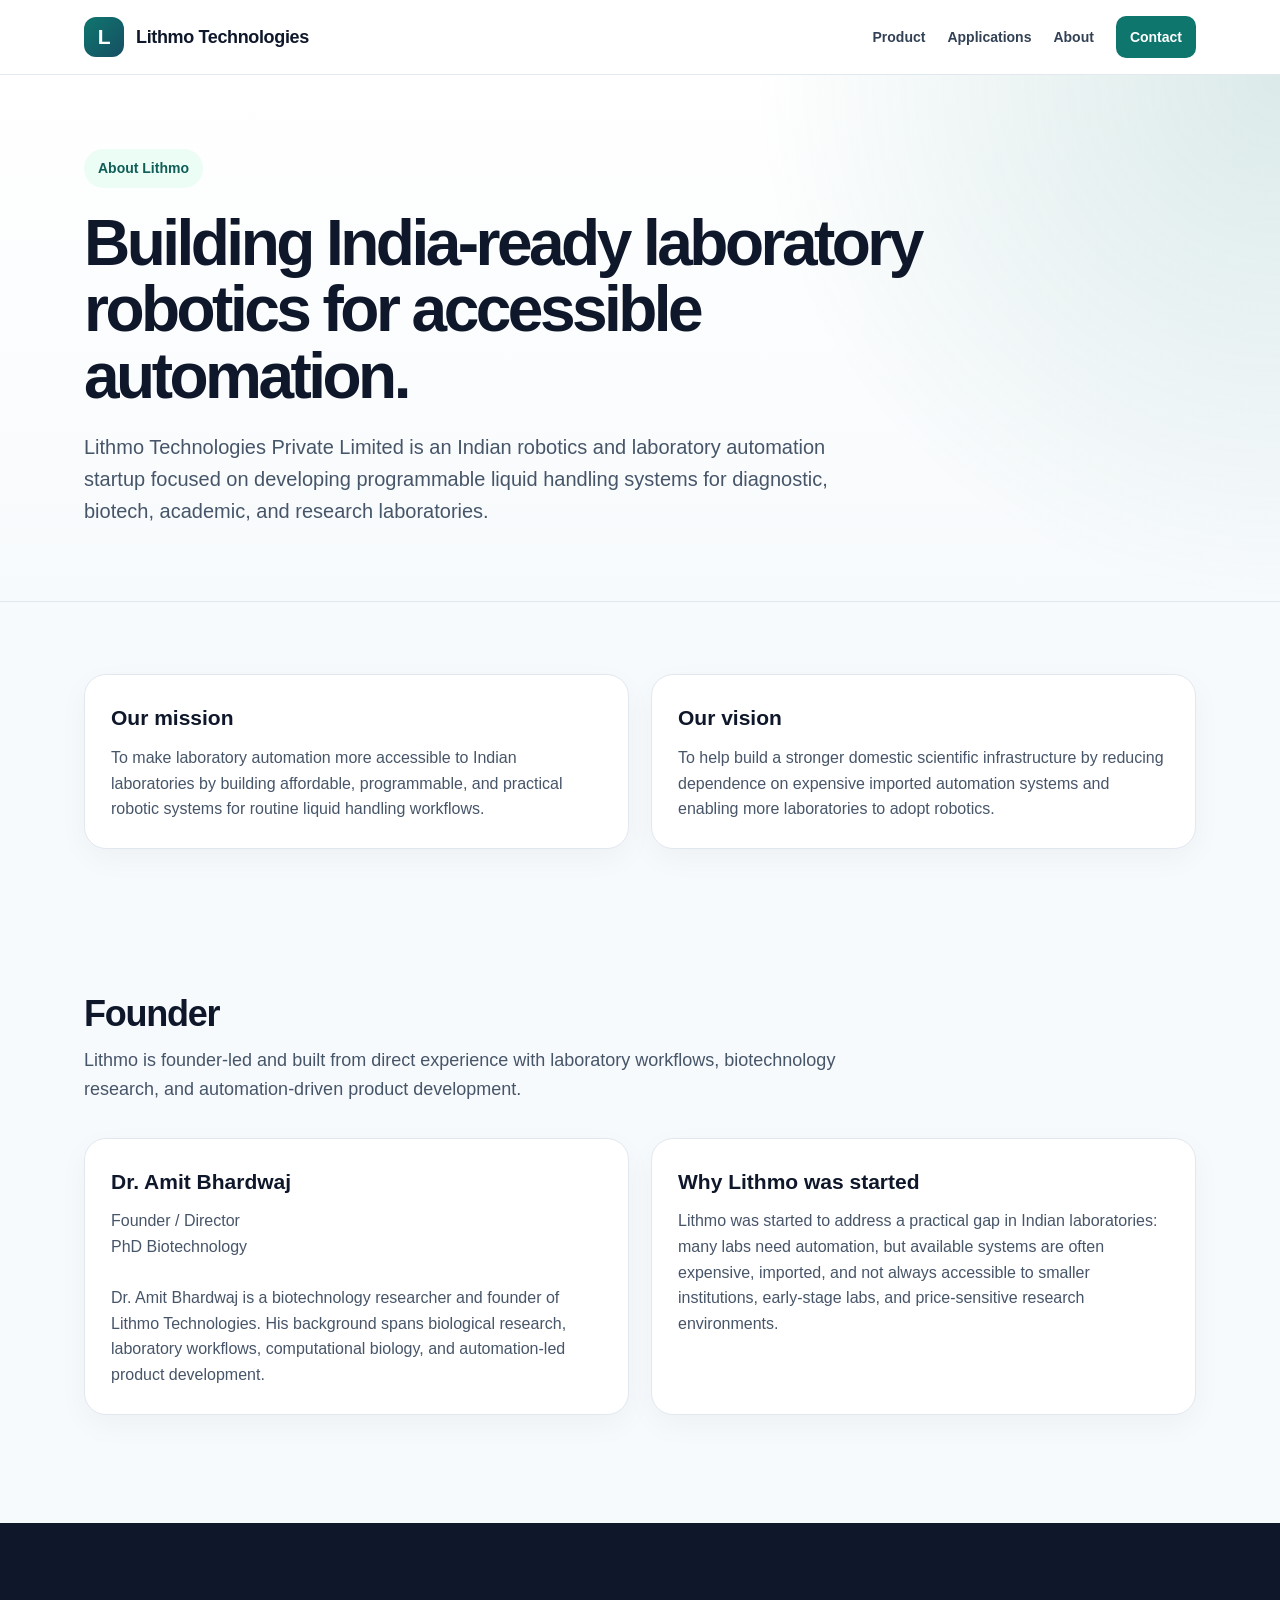
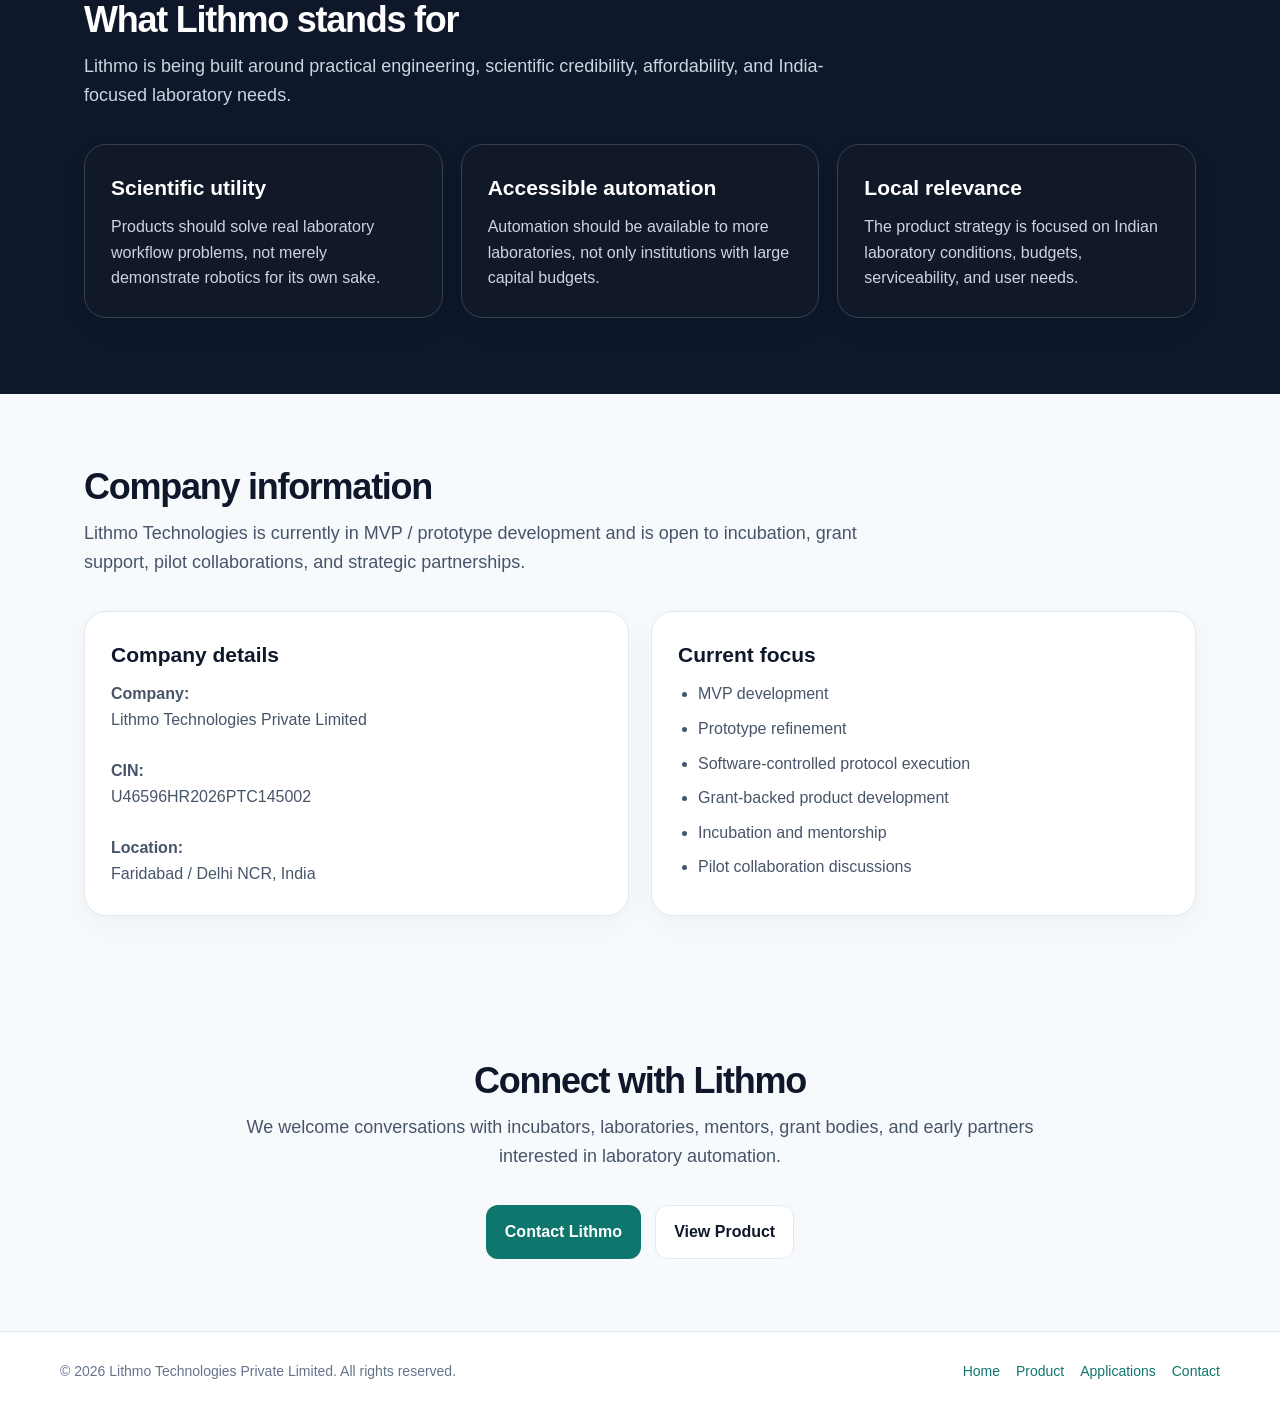
==== about.html @ 578b1ae2 "Add about page" ====
<!DOCTYPE html>
<html lang="en">
<head>
  <meta charset="UTF-8" />
  <meta name="viewport" content="width=device-width, initial-scale=1.0" />

  <title>About | Lithmo Technologies Private Limited</title>

  <meta name="description" content="Lithmo Technologies Private Limited is an Indian robotics and laboratory automation startup founded by Dr. Amit Bhardwaj." />

  <link rel="stylesheet" href="style.css" />
</head>

<body>
  <header>
    <nav class="nav">
      <a class="brand" href="index.html">
        <div class="logo-mark">L</div>
        <div>Lithmo Technologies</div>
      </a>

      <div class="nav-links">
        <a href="product.html">Product</a>
        <a href="applications.html">Applications</a>
        <a href="about.html">About</a>
        <a class="nav-cta" href="contact.html">Contact</a>
      </div>
    </nav>
  </header>

  <main>
    <div class="page-hero">
      <div class="page-hero-inner">
        <div class="badge">About Lithmo</div>
        <h1>Building India-ready laboratory robotics for accessible automation.</h1>
        <p>
          Lithmo Technologies Private Limited is an Indian robotics and laboratory automation startup focused on developing programmable liquid handling systems for diagnostic, biotech, academic, and research laboratories.
        </p>
      </div>
    </div>

    <section>
      <div class="grid-2">
        <div class="card">
          <h3>Our mission</h3>
          <p>
            To make laboratory automation more accessible to Indian laboratories by building affordable, programmable, and practical robotic systems for routine liquid handling workflows.
          </p>
        </div>

        <div class="card">
          <h3>Our vision</h3>
          <p>
            To help build a stronger domestic scientific infrastructure by reducing dependence on expensive imported automation systems and enabling more laboratories to adopt robotics.
          </p>
        </div>
      </div>
    </section>

    <section>
      <div class="section-title">
        <h2>Founder</h2>
        <p>
          Lithmo is founder-led and built from direct experience with laboratory workflows, biotechnology research, and automation-driven product development.
        </p>
      </div>

      <div class="grid-2">
        <div class="card">
          <h3>Dr. Amit Bhardwaj</h3>
          <p>
            Founder / Director<br />
            PhD Biotechnology
          </p>
          <br />
          <p>
            Dr. Amit Bhardwaj is a biotechnology researcher and founder of Lithmo Technologies. His background spans biological research, laboratory workflows, computational biology, and automation-led product development.
          </p>
        </div>

        <div class="card">
          <h3>Why Lithmo was started</h3>
          <p>
            Lithmo was started to address a practical gap in Indian laboratories: many labs need automation, but available systems are often expensive, imported, and not always accessible to smaller institutions, early-stage labs, and price-sensitive research environments.
          </p>
        </div>
      </div>
    </section>

    <div class="dark-band">
      <section>
        <div class="section-title">
          <h2>What Lithmo stands for</h2>
          <p>
            Lithmo is being built around practical engineering, scientific credibility, affordability, and India-focused laboratory needs.
          </p>
        </div>

        <div class="grid-3">
          <div class="card">
            <h3>Scientific utility</h3>
            <p>
              Products should solve real laboratory workflow problems, not merely demonstrate robotics for its own sake.
            </p>
          </div>

          <div class="card">
            <h3>Accessible automation</h3>
            <p>
              Automation should be available to more laboratories, not only institutions with large capital budgets.
            </p>
          </div>

          <div class="card">
            <h3>Local relevance</h3>
            <p>
              The product strategy is focused on Indian laboratory conditions, budgets, serviceability, and user needs.
            </p>
          </div>
        </div>
      </section>
    </div>

    <section>
      <div class="section-title">
        <h2>Company information</h2>
        <p>
          Lithmo Technologies is currently in MVP / prototype development and is open to incubation, grant support, pilot collaborations, and strategic partnerships.
        </p>
      </div>

      <div class="grid-2">
        <div class="card">
          <h3>Company details</h3>
          <p>
            <strong>Company:</strong><br />
            Lithmo Technologies Private Limited
          </p>
          <br />
          <p>
            <strong>CIN:</strong><br />
            U46596HR2026PTC145002
          </p>
          <br />
          <p>
            <strong>Location:</strong><br />
            Faridabad / Delhi NCR, India
          </p>
        </div>

        <div class="card">
          <h3>Current focus</h3>
          <ul>
            <li>MVP development</li>
            <li>Prototype refinement</li>
            <li>Software-controlled protocol execution</li>
            <li>Grant-backed product development</li>
            <li>Incubation and mentorship</li>
            <li>Pilot collaboration discussions</li>
          </ul>
        </div>
      </div>
    </section>

    <section>
      <div class="section-title center">
        <h2>Connect with Lithmo</h2>
        <p>
          We welcome conversations with incubators, laboratories, mentors, grant bodies, and early partners interested in laboratory automation.
        </p>
      </div>

      <div class="buttons" style="justify-content:center;">
        <a class="button primary" href="contact.html">Contact Lithmo</a>
        <a class="button secondary" href="product.html">View Product</a>
      </div>
    </section>
  </main>

  <footer class="footer">
    <div class="footer-inner">
      <div>© 2026 Lithmo Technologies Private Limited. All rights reserved.</div>

      <div class="footer-links">
        <a href="index.html">Home</a>
        <a href="product.html">Product</a>
        <a href="applications.html">Applications</a>
        <a href="contact.html">Contact</a>
      </div>
    </div>
  </footer>
</body>
</html>
---- style.css ----
:root {
  --bg: #f7fafc;
  --surface: #ffffff;
  --surface-soft: #eef8f7;
  --text: #0f172a;
  --muted: #475569;
  --muted-light: #64748b;
  --primary: #0f766e;
  --primary-dark: #115e59;
  --accent: #164e63;
  --border: #e2e8f0;
  --dark: #0f172a;
  --shadow: 0 20px 50px rgba(15, 23, 42, 0.08);
}

* {
  box-sizing: border-box;
}

html {
  scroll-behavior: smooth;
}

body {
  margin: 0;
  font-family: Arial, Helvetica, sans-serif;
  background: var(--bg);
  color: var(--text);
  line-height: 1.6;
}

a {
  color: var(--primary);
  text-decoration: none;
}

a:hover {
  color: var(--primary-dark);
}

header {
  background: rgba(255, 255, 255, 0.94);
  border-bottom: 1px solid var(--border);
  position: sticky;
  top: 0;
  z-index: 20;
  backdrop-filter: blur(12px);
}

.nav {
  max-width: 1160px;
  margin: 0 auto;
  padding: 16px 24px;
  display: flex;
  align-items: center;
  justify-content: space-between;
  gap: 24px;
}

.brand {
  display: flex;
  align-items: center;
  gap: 12px;
  font-weight: 800;
  color: var(--text);
  letter-spacing: -0.02em;
  font-size: 18px;
}

.logo-mark {
  width: 40px;
  height: 40px;
  border-radius: 12px;
  background: linear-gradient(135deg, var(--primary), var(--accent));
  color: white;
  display: grid;
  place-items: center;
  font-weight: 800;
  font-size: 21px;
}

.nav-links {
  display: flex;
  align-items: center;
  gap: 22px;
  font-size: 14px;
  font-weight: 700;
}

.nav-links a {
  color: #334155;
}

.nav-links a:hover {
  color: var(--primary);
}

.nav-cta {
  padding: 10px 14px;
  background: var(--primary);
  color: white !important;
  border-radius: 10px;
}

.nav-cta:hover {
  background: var(--primary-dark);
}

.hero {
  background:
    radial-gradient(circle at top right, rgba(15, 118, 110, 0.16), transparent 38%),
    linear-gradient(180deg, #ffffff, #f7fafc);
}

.hero-inner {
  max-width: 1160px;
  margin: 0 auto;
  padding: 88px 24px 78px;
  display: grid;
  grid-template-columns: 1.15fr 0.85fr;
  gap: 44px;
  align-items: center;
}

.badge {
  display: inline-flex;
  align-items: center;
  gap: 8px;
  padding: 8px 14px;
  border-radius: 999px;
  background: #ecfdf5;
  color: var(--primary-dark);
  font-size: 14px;
  font-weight: 800;
  margin-bottom: 22px;
}

h1 {
  margin: 0 0 22px;
  font-size: clamp(40px, 5vw, 68px);
  line-height: 1.04;
  letter-spacing: -0.055em;
  color: var(--dark);
}

.hero-text {
  font-size: 20px;
  color: var(--muted);
  max-width: 740px;
  margin: 0 0 30px;
}

.buttons {
  display: flex;
  flex-wrap: wrap;
  gap: 14px;
}

.button {
  display: inline-flex;
  align-items: center;
  justify-content: center;
  padding: 13px 18px;
  border-radius: 12px;
  font-weight: 800;
  border: 1px solid transparent;
}

.button.primary {
  background: var(--primary);
  color: white;
}

.button.primary:hover {
  background: var(--primary-dark);
  color: white;
}

.button.secondary {
  background: white;
  color: var(--text);
  border-color: var(--border);
}

.button.secondary:hover {
  border-color: var(--primary);
}

.visual-card {
  background: white;
  border: 1px solid var(--border);
  border-radius: 28px;
  padding: 30px;
  box-shadow: var(--shadow);
}

.visual-inner {
  min-height: 310px;
  border-radius: 22px;
  background:
    linear-gradient(135deg, rgba(15, 118, 110, 0.12), rgba(22, 78, 99, 0.12)),
    #f8fafc;
  border: 1px solid var(--border);
  display: grid;
  place-items: center;
  text-align: center;
  padding: 28px;
}

.visual-inner h3 {
  font-size: 26px;
  margin: 0 0 12px;
  color: var(--dark);
}

.visual-inner p {
  margin: 0;
  color: var(--muted);
  font-size: 16px;
}

.page-hero {
  background:
    radial-gradient(circle at top right, rgba(15, 118, 110, 0.15), transparent 38%),
    linear-gradient(180deg, #ffffff, #f7fafc);
  border-bottom: 1px solid var(--border);
}

.page-hero-inner {
  max-width: 1160px;
  margin: 0 auto;
  padding: 74px 24px;
}

.page-hero h1 {
  max-width: 850px;
}

.page-hero p {
  max-width: 780px;
  font-size: 20px;
  color: var(--muted);
  margin: 0;
}

section {
  max-width: 1160px;
  margin: 0 auto;
  padding: 72px 24px;
}

.section-title {
  max-width: 790px;
  margin-bottom: 34px;
}

.section-title.center {
  margin-left: auto;
  margin-right: auto;
  text-align: center;
}

h2 {
  margin: 0 0 12px;
  font-size: 36px;
  line-height: 1.15;
  letter-spacing: -0.035em;
  color: var(--dark);
}

h3 {
  color: var(--dark);
}

.section-title p {
  margin: 0;
  font-size: 18px;
  color: var(--muted);
}

.grid-3 {
  display: grid;
  grid-template-columns: repeat(3, 1fr);
  gap: 18px;
}

.grid-2 {
  display: grid;
  grid-template-columns: repeat(2, 1fr);
  gap: 22px;
}

.card {
  background: var(--surface);
  border: 1px solid var(--border);
  border-radius: 22px;
  padding: 26px;
  box-shadow: 0 10px 30px rgba(15, 23, 42, 0.04);
}

.card h3 {
  margin: 0 0 10px;
  font-size: 21px;
}

.card p {
  margin: 0;
  color: var(--muted);
}

.card ul {
  margin: 0;
  padding-left: 20px;
  color: var(--muted);
}

.card li {
  margin-bottom: 9px;
}

.dark-band {
  background: var(--dark);
  color: white;
  margin-top: 36px;
}

.dark-band section {
  padding-top: 76px;
  padding-bottom: 76px;
}

.dark-band h2,
.dark-band h3 {
  color: white;
}

.dark-band p,
.dark-band li {
  color: #cbd5e1;
}

.dark-band .card {
  background: #111827;
  border-color: #334155;
}

.feature-list {
  display: grid;
  grid-template-columns: repeat(2, 1fr);
  gap: 14px;
  margin-top: 26px;
}

.feature-pill {
  background: white;
  border: 1px solid var(--border);
  border-radius: 16px;
  padding: 16px;
  font-weight: 700;
  color: #334155;
}

.contact-layout {
  display: grid;
  grid-template-columns: 1fr 0.85fr;
  gap: 28px;
  align-items: start;
}

form {
  background: white;
  border: 1px solid var(--border);
  border-radius: 24px;
  padding: 28px;
  box-shadow: var(--shadow);
}

.form-row {
  margin-bottom: 18px;
}

label {
  display: block;
  font-weight: 800;
  margin-bottom: 8px;
  color: var(--dark);
}

input,
select,
textarea {
  width: 100%;
  padding: 13px 14px;
  border: 1px solid #cbd5e1;
  border-radius: 12px;
  font: inherit;
  background: white;
  color: var(--text);
}

textarea {
  min-height: 150px;
  resize: vertical;
}

input:focus,
select:focus,
textarea:focus {
  outline: none;
  border-color: var(--primary);
  box-shadow: 0 0 0 3px rgba(15, 118, 110, 0.12);
}

.form-note {
  font-size: 14px;
  color: var(--muted-light);
  margin-top: 12px;
}

.contact-card {
  background: var(--dark);
  color: white;
  border-radius: 24px;
  padding: 28px;
}

.contact-card h3 {
  color: white;
  margin-top: 0;
}

.contact-card p {
  color: #cbd5e1;
  margin: 0 0 14px;
}

.contact-card strong {
  color: white;
}

.footer {
  background: white;
  border-top: 1px solid var(--border);
  padding: 28px 24px;
  color: var(--muted-light);
  font-size: 14px;
}

.footer-inner {
  max-width: 1160px;
  margin: 0 auto;
  display: flex;
  justify-content: space-between;
  gap: 18px;
  flex-wrap: wrap;
}

.footer-links {
  display: flex;
  gap: 16px;
  flex-wrap: wrap;
}

@media (max-width: 900px) {
  .hero-inner,
  .grid-2,
  .contact-layout {
    grid-template-columns: 1fr;
  }

  .grid-3 {
    grid-template-columns: 1fr;
  }

  .feature-list {
    grid-template-columns: 1fr;
  }

  .nav {
    align-items: flex-start;
  }

  .nav-links {
    display: none;
  }

  section {
    padding: 56px 20px;
  }

  .hero-inner,
  .page-hero-inner {
    padding-left: 20px;
    padding-right: 20px;
  }
}
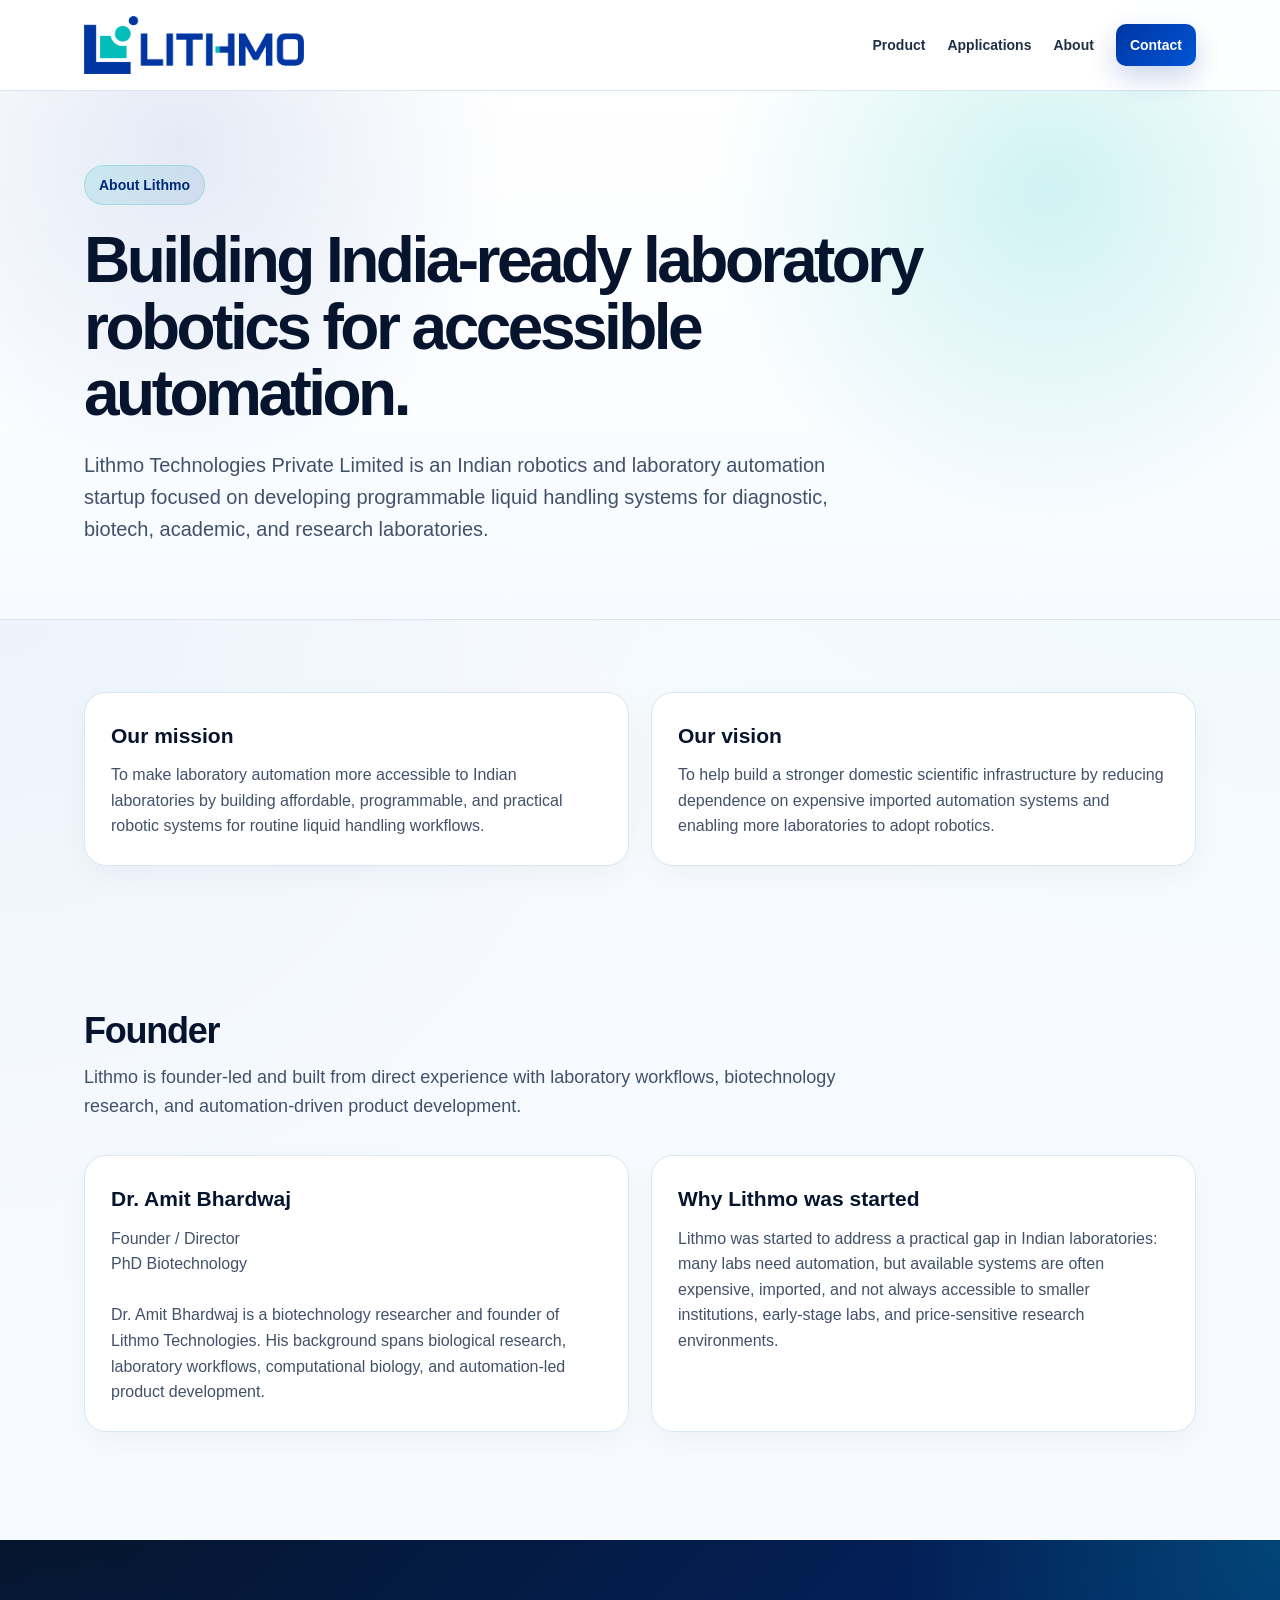
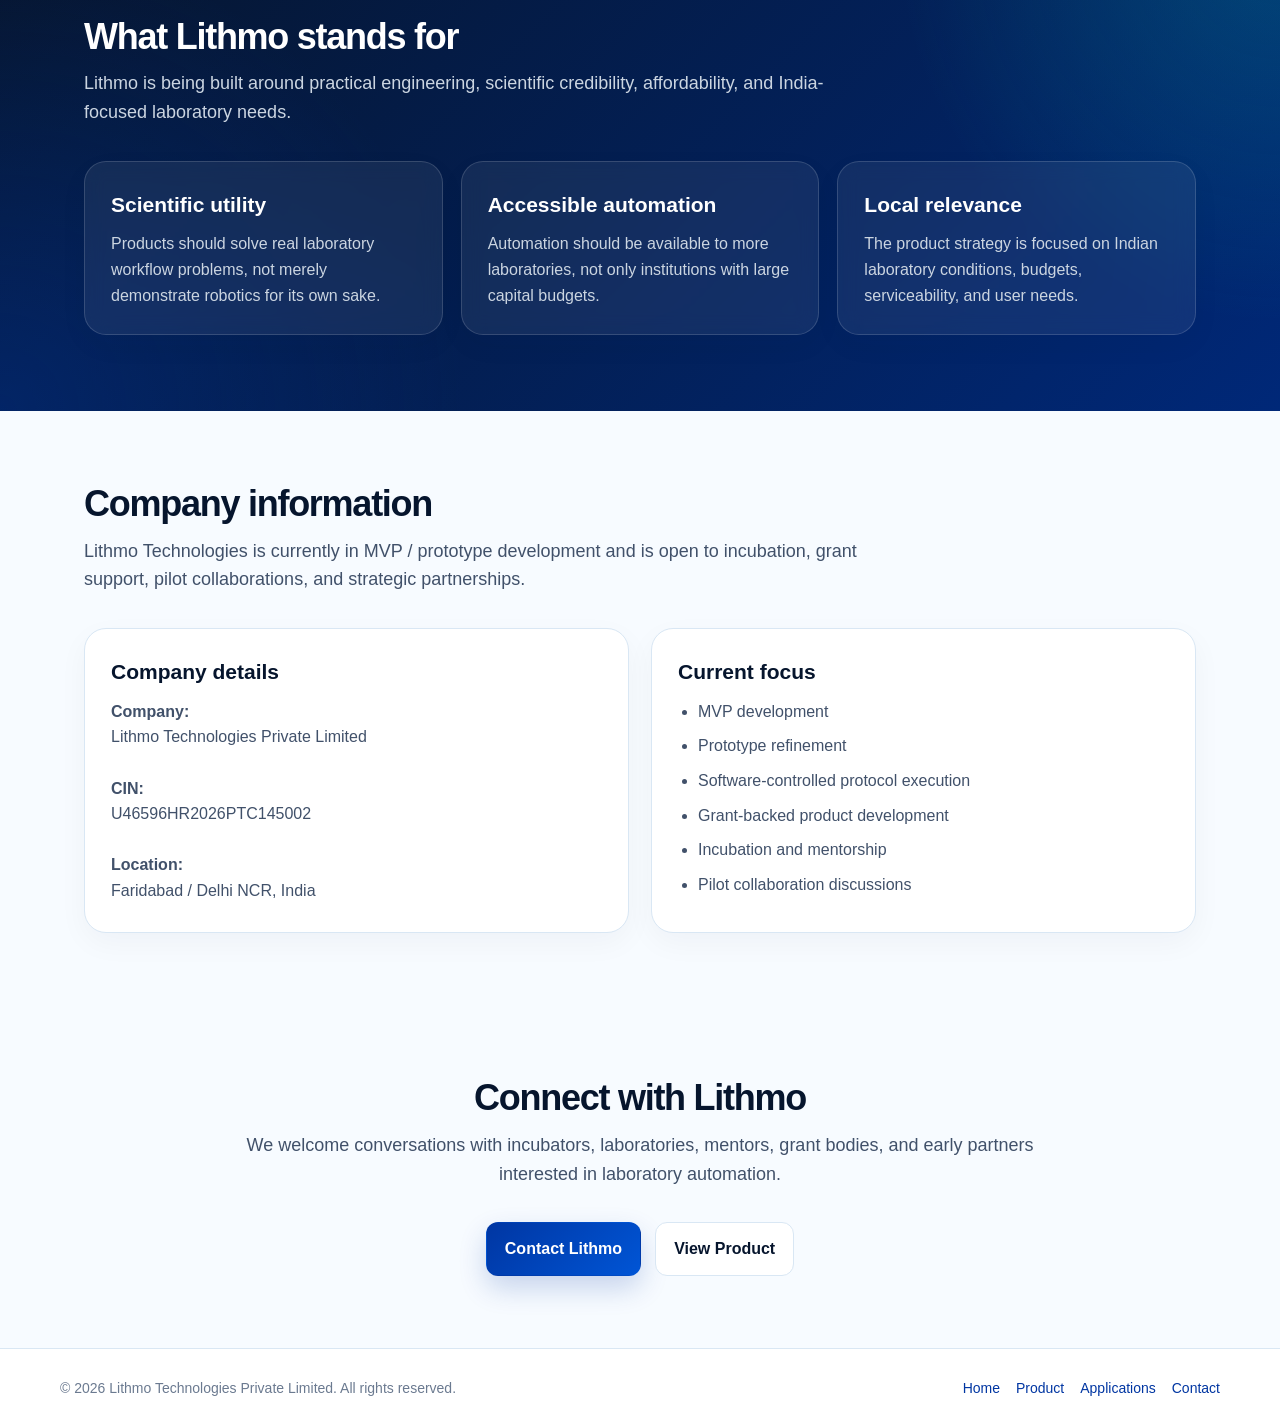
==== commit 54a590da: "Update about.html logo" ====
--- a/about.html
+++ b/about.html
@@ -14,10 +14,9 @@
 <body>
   <header>
     <nav class="nav">
-      <a class="brand" href="index.html">
-        <div class="logo-mark">L</div>
-        <div>Lithmo Technologies</div>
-      </a>
+      <a class="brand" href="index.html" aria-label="Lithmo Technologies home">
+  <img src="Lithmo-Logo-Final-File-01.png" alt="Lithmo Technologies" class="brand-logo" />
+</a>
 
       <div class="nav-links">
         <a href="product.html">Product</a>
--- a/style.css
+++ b/style.css
@@ -494,3 +494,235 @@
     padding-right: 20px;
   }
 }
+/* Final Lithmo brand system using official logo colors */
+
+:root {
+  --bg: #f7fbff;
+  --surface: #ffffff;
+  --surface-soft: #eefcff;
+
+  --text: #06152d;
+  --muted: #41516a;
+  --muted-light: #6b7a90;
+
+  --primary: #0036a2;
+  --primary-dark: #002878;
+  --primary-soft: rgba(0, 54, 162, 0.09);
+
+  --accent: #02bdb9;
+  --accent-dark: #009b98;
+  --accent-soft: rgba(2, 189, 185, 0.14);
+
+  --border: #d9e7f4;
+  --dark: #06152d;
+
+  --shadow: 0 22px 60px rgba(0, 54, 162, 0.12);
+}
+
+body {
+  background:
+    radial-gradient(circle at top right, rgba(2, 189, 185, 0.07), transparent 30%),
+    radial-gradient(circle at left 20%, rgba(0, 54, 162, 0.04), transparent 26%),
+    var(--bg);
+}
+
+header {
+  background: rgba(255, 255, 255, 0.96);
+  border-bottom: 1px solid var(--border);
+}
+
+.brand {
+  display: flex;
+  align-items: center;
+  min-width: 240px;
+}
+
+.brand-logo {
+  width: 220px;
+  max-width: 100%;
+  height: auto;
+  display: block;
+}
+
+.logo-mark {
+  background: linear-gradient(135deg, var(--primary), var(--accent));
+}
+
+.nav-links a {
+  color: #1f2f46;
+}
+
+.nav-links a:hover {
+  color: var(--primary);
+}
+
+.nav-cta,
+.button.primary {
+  background: linear-gradient(135deg, var(--primary), #0055d6);
+  color: white !important;
+  box-shadow: 0 12px 28px rgba(0, 54, 162, 0.20);
+}
+
+.nav-cta:hover,
+.button.primary:hover {
+  background: linear-gradient(135deg, var(--primary-dark), var(--primary));
+  color: white !important;
+}
+
+.button.secondary {
+  border-color: var(--border);
+}
+
+.button.secondary:hover {
+  border-color: var(--accent);
+  color: var(--primary);
+}
+
+.badge {
+  background: linear-gradient(135deg, var(--accent-soft), var(--primary-soft));
+  color: var(--primary-dark);
+  border: 1px solid rgba(2, 189, 185, 0.22);
+}
+
+.hero,
+.page-hero {
+  background:
+    radial-gradient(circle at 82% 18%, rgba(2, 189, 185, 0.18), transparent 30%),
+    radial-gradient(circle at 14% 10%, rgba(0, 54, 162, 0.10), transparent 28%),
+    linear-gradient(180deg, #ffffff, #f7fbff);
+}
+
+h1,
+h2,
+h3 {
+  color: var(--dark);
+}
+
+.card {
+  border-color: var(--border);
+}
+
+.card:hover {
+  transform: translateY(-2px);
+  transition: transform 0.2s ease, box-shadow 0.2s ease;
+  box-shadow: 0 16px 42px rgba(0, 54, 162, 0.08);
+}
+
+.feature-pill {
+  border-color: rgba(2, 189, 185, 0.24);
+  background: linear-gradient(135deg, #ffffff, #f1ffff);
+}
+
+.visual-card {
+  box-shadow: var(--shadow);
+}
+
+.logo-showcase-card {
+  overflow: hidden;
+  position: relative;
+}
+
+.logo-showcase-card::before {
+  content: "";
+  position: absolute;
+  width: 280px;
+  height: 280px;
+  right: -85px;
+  top: -85px;
+  background: radial-gradient(circle, rgba(2, 189, 185, 0.22), transparent 65%);
+}
+
+.logo-showcase-card::after {
+  content: "";
+  position: absolute;
+  width: 240px;
+  height: 240px;
+  left: -75px;
+  bottom: -75px;
+  background: radial-gradient(circle, rgba(0, 54, 162, 0.16), transparent 65%);
+}
+
+.emblem-showcase {
+  min-height: 330px;
+  border-radius: 24px;
+  background:
+    linear-gradient(135deg, rgba(2, 189, 185, 0.10), rgba(0, 54, 162, 0.10)),
+    #f8fcff;
+  border: 1px solid var(--border);
+  display: grid;
+  place-items: center;
+  text-align: center;
+  padding: 34px;
+  position: relative;
+  z-index: 1;
+}
+
+.hero-emblem {
+  width: min(250px, 72%);
+  height: auto;
+  margin-bottom: 20px;
+  filter: drop-shadow(0 18px 26px rgba(0, 54, 162, 0.16));
+}
+
+.emblem-showcase h3 {
+  font-size: 25px;
+  margin: 0 0 10px;
+}
+
+.emblem-showcase p {
+  margin: 0;
+  color: var(--muted);
+  font-size: 16px;
+  max-width: 380px;
+}
+
+.dark-band {
+  background:
+    radial-gradient(circle at top right, rgba(2, 189, 185, 0.22), transparent 28%),
+    radial-gradient(circle at bottom left, rgba(0, 54, 162, 0.38), transparent 34%),
+    linear-gradient(135deg, #06152d, #002878);
+}
+
+.dark-band .card {
+  background: rgba(255, 255, 255, 0.065);
+  border-color: rgba(255, 255, 255, 0.15);
+  backdrop-filter: blur(10px);
+}
+
+.contact-card {
+  background:
+    radial-gradient(circle at top right, rgba(2, 189, 185, 0.24), transparent 34%),
+    linear-gradient(135deg, #06152d, #002878);
+}
+
+.contact-emblem {
+  width: 88px;
+  height: auto;
+  margin-bottom: 18px;
+  filter: drop-shadow(0 14px 22px rgba(0, 0, 0, 0.18));
+}
+
+.footer-brand {
+  display: flex;
+  align-items: center;
+  gap: 10px;
+}
+
+.footer-emblem {
+  width: 30px;
+  height: auto;
+}
+
+@media (max-width: 900px) {
+  .brand {
+    min-width: auto;
+  }
+
+  .brand-logo {
+    width: 180px;
+  }
+
+  .hero-emblem {
+    width: min(220px, 72%);
+  }
+}
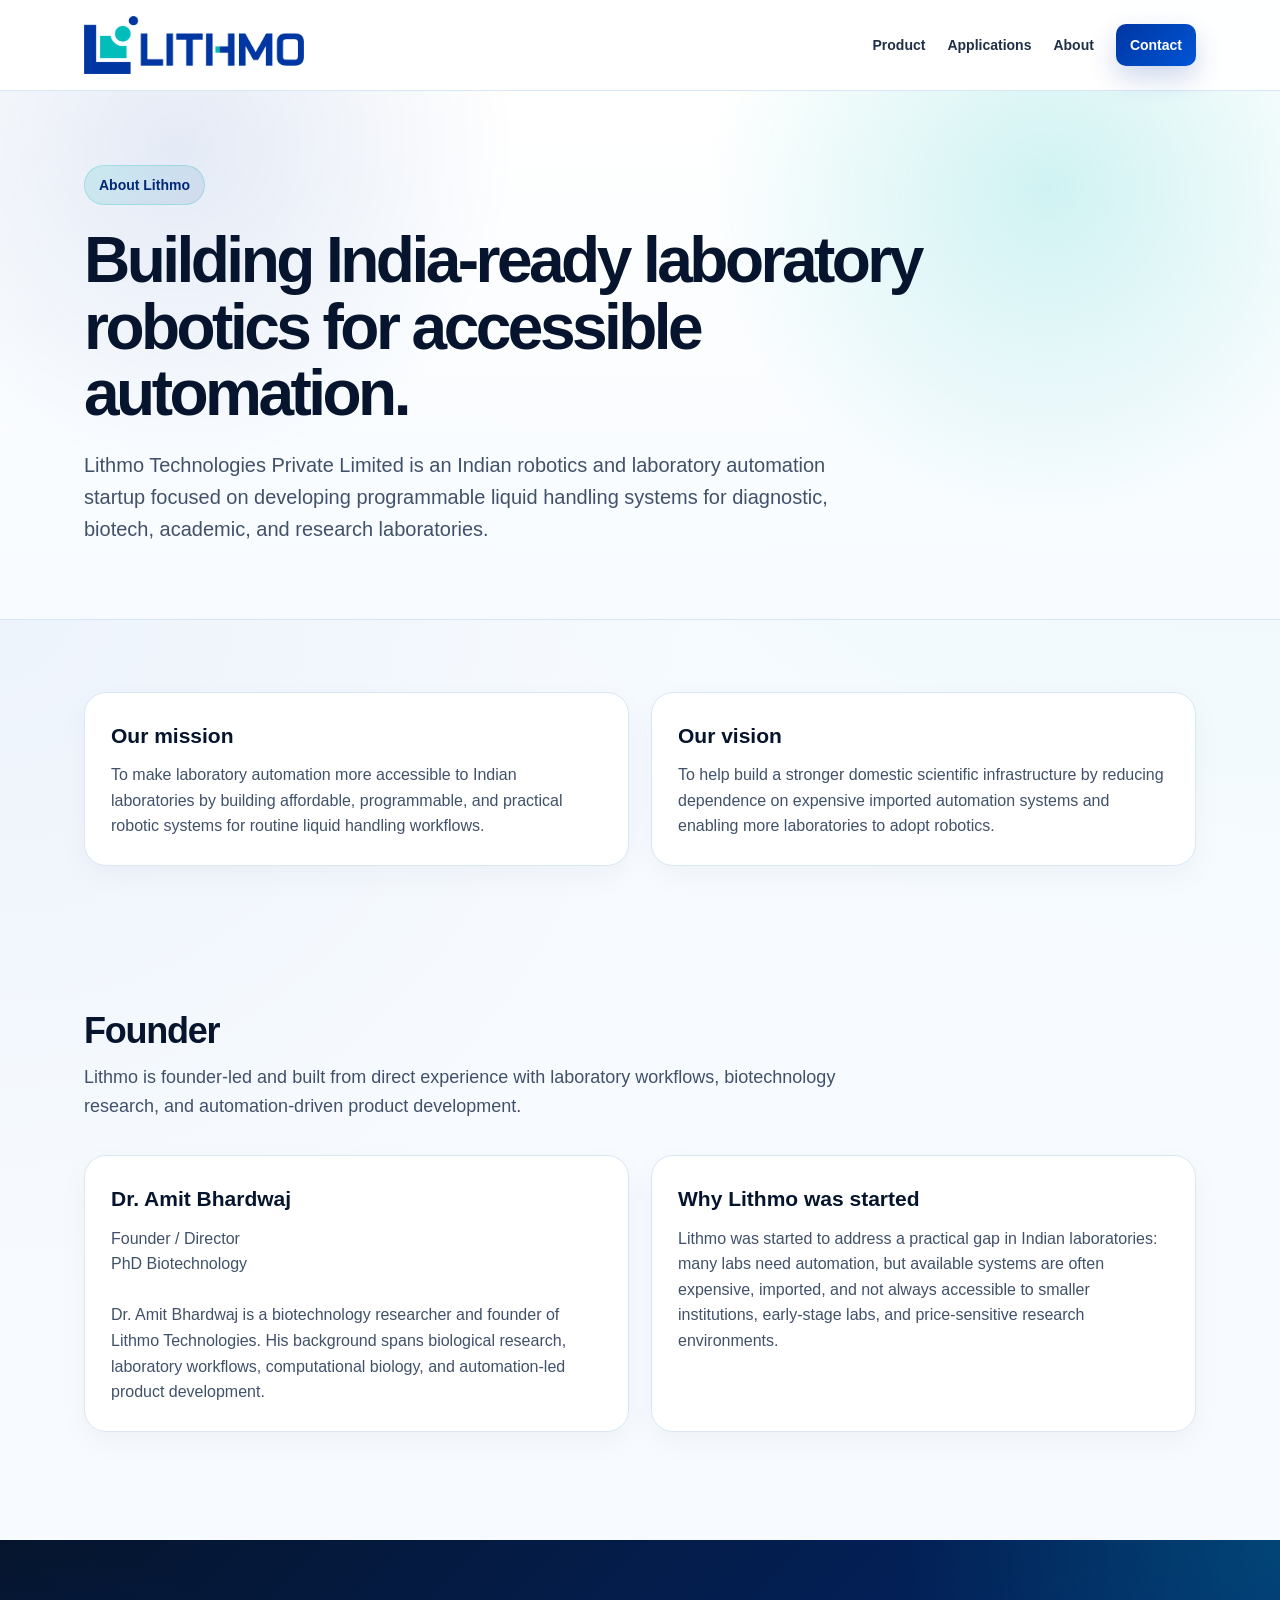
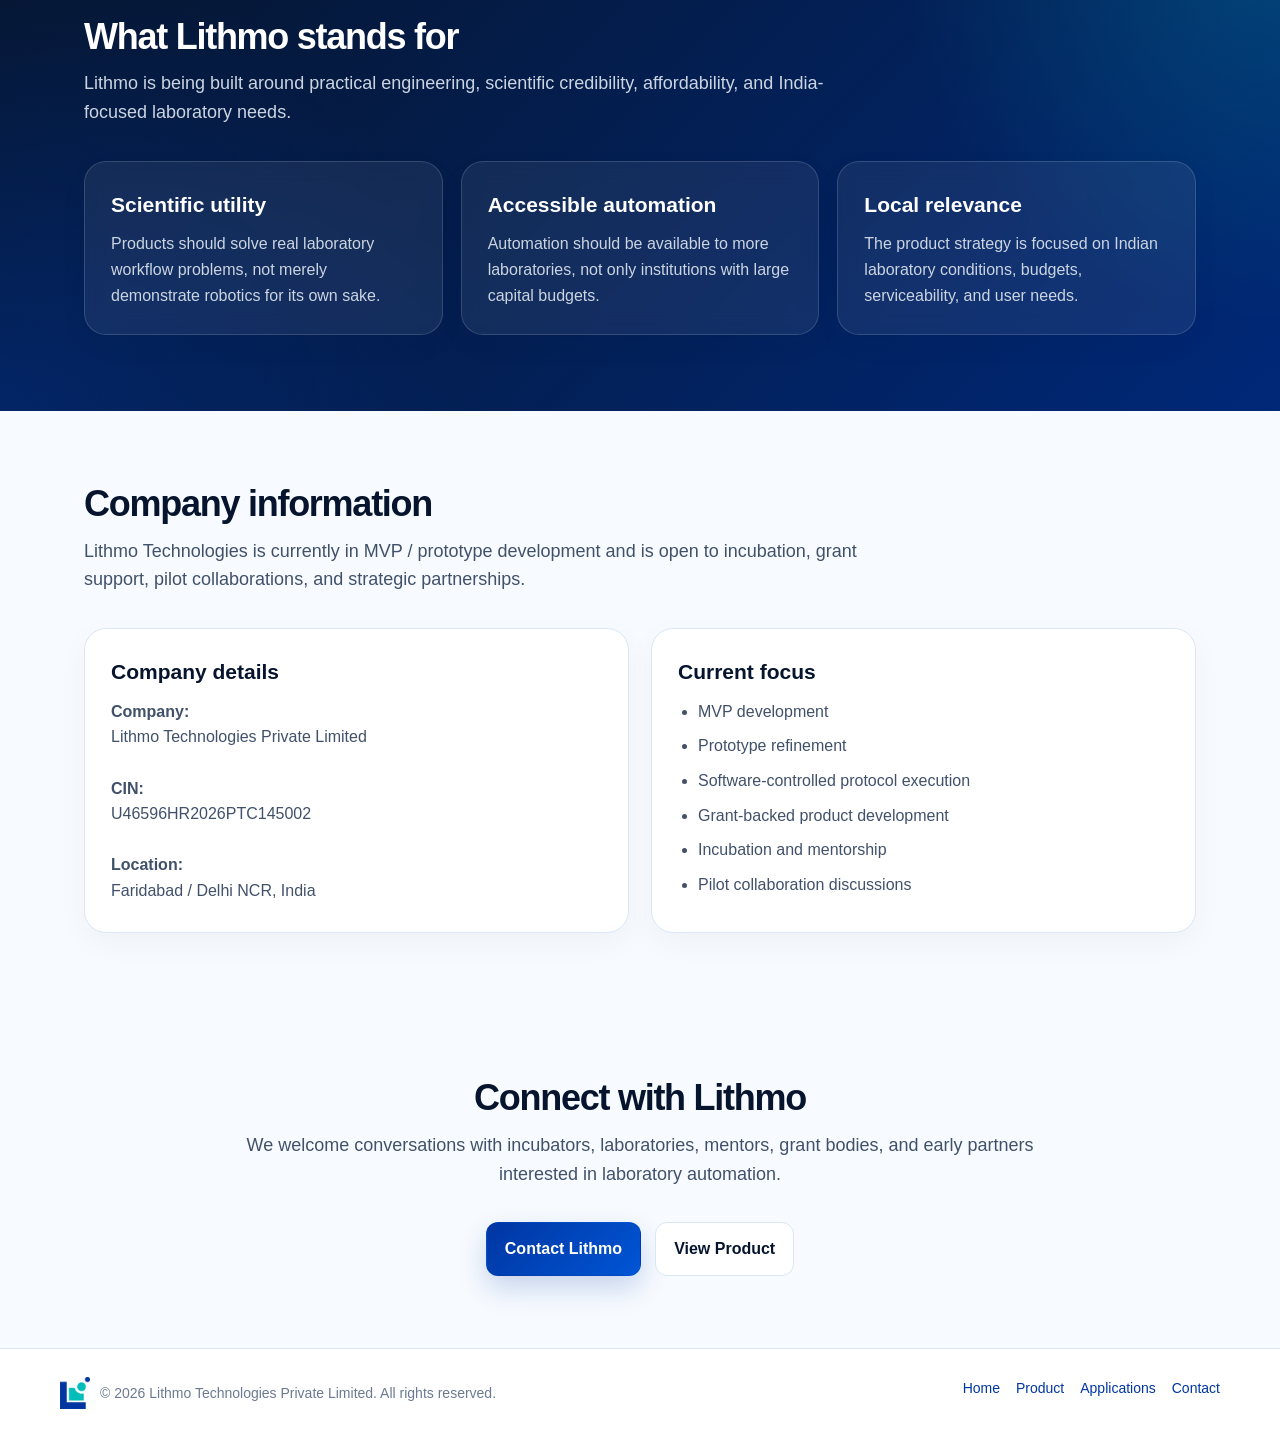
==== commit 980e5c7c: "added footer to about page" ====
--- a/about.html
+++ b/about.html
@@ -178,7 +178,10 @@
 
   <footer class="footer">
     <div class="footer-inner">
-      <div>© 2026 Lithmo Technologies Private Limited. All rights reserved.</div>
+      <div class="footer-brand">
+  <img src="Lithmo-Logo-Icon-Final-File-01.png" alt="Lithmo emblem" class="footer-emblem" />
+  <span>© 2026 Lithmo Technologies Private Limited. All rights reserved.</span>
+</div>
 
       <div class="footer-links">
         <a href="index.html">Home</a>
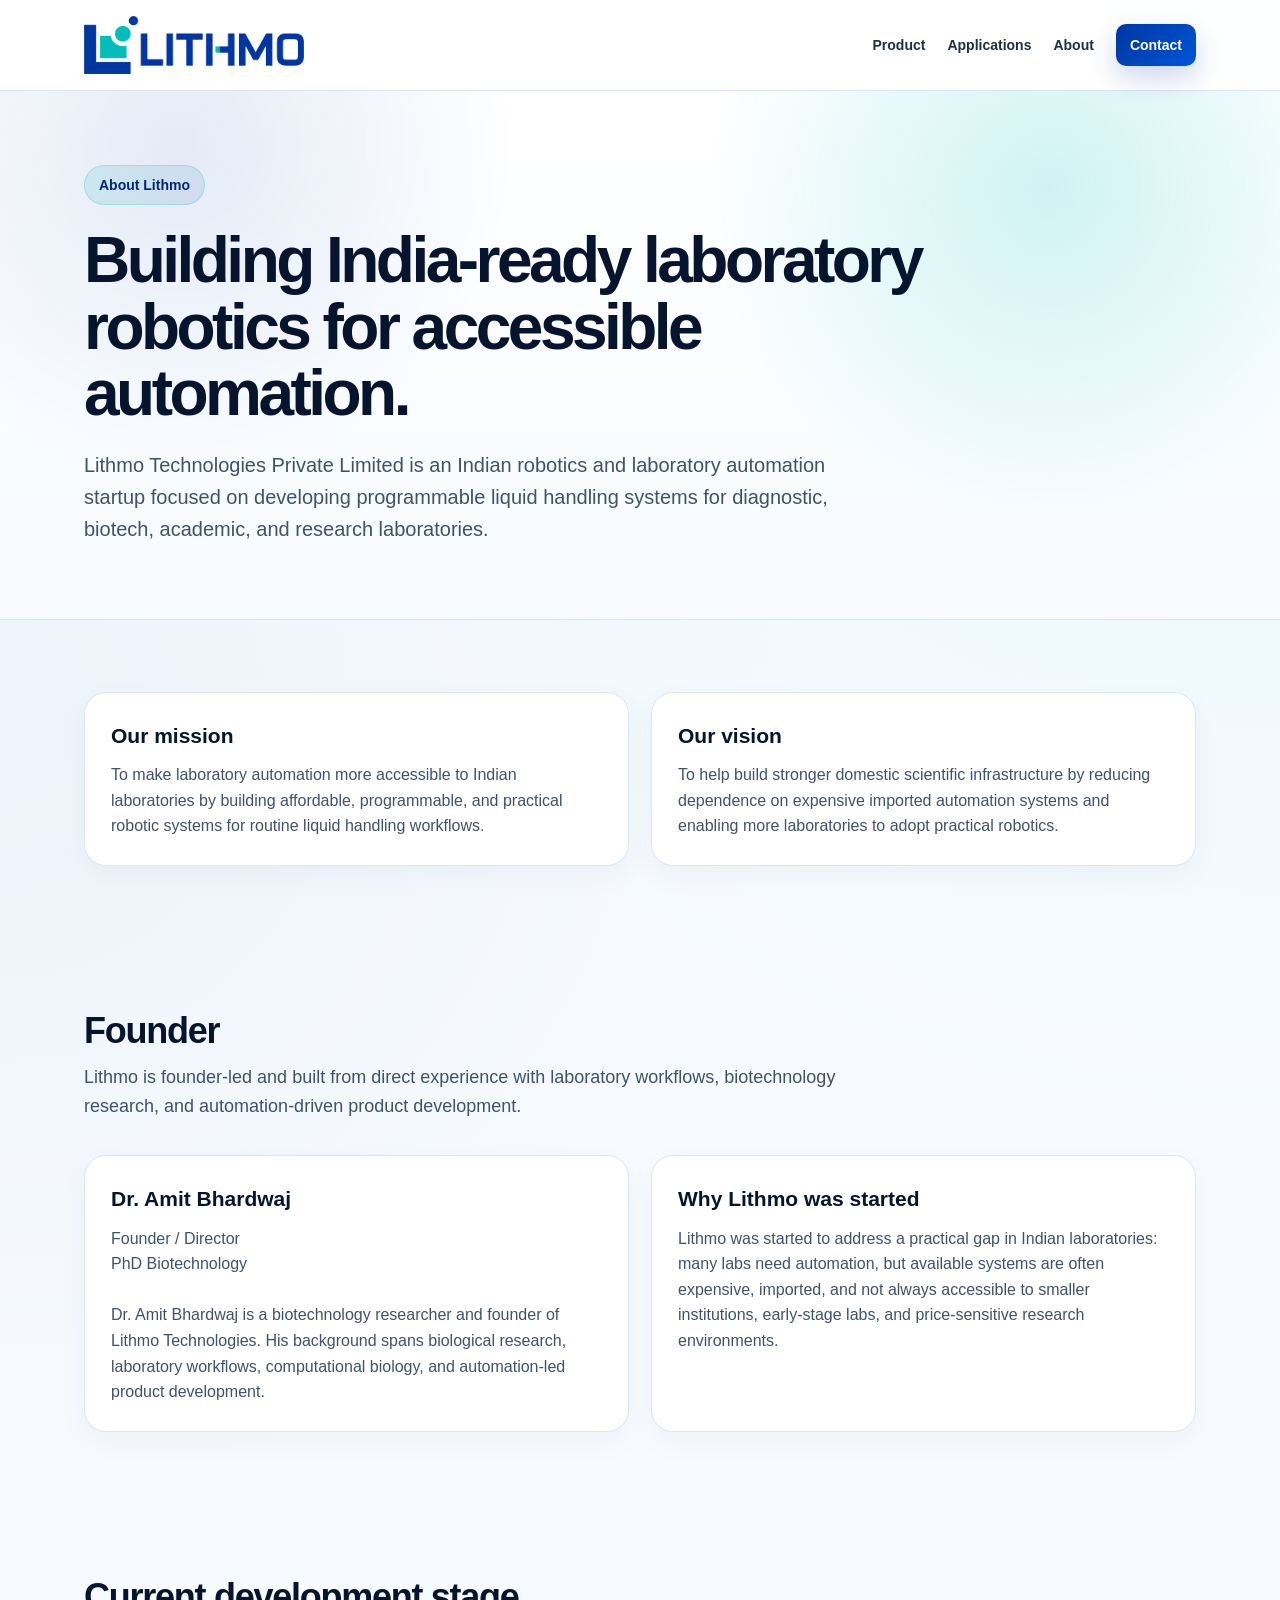
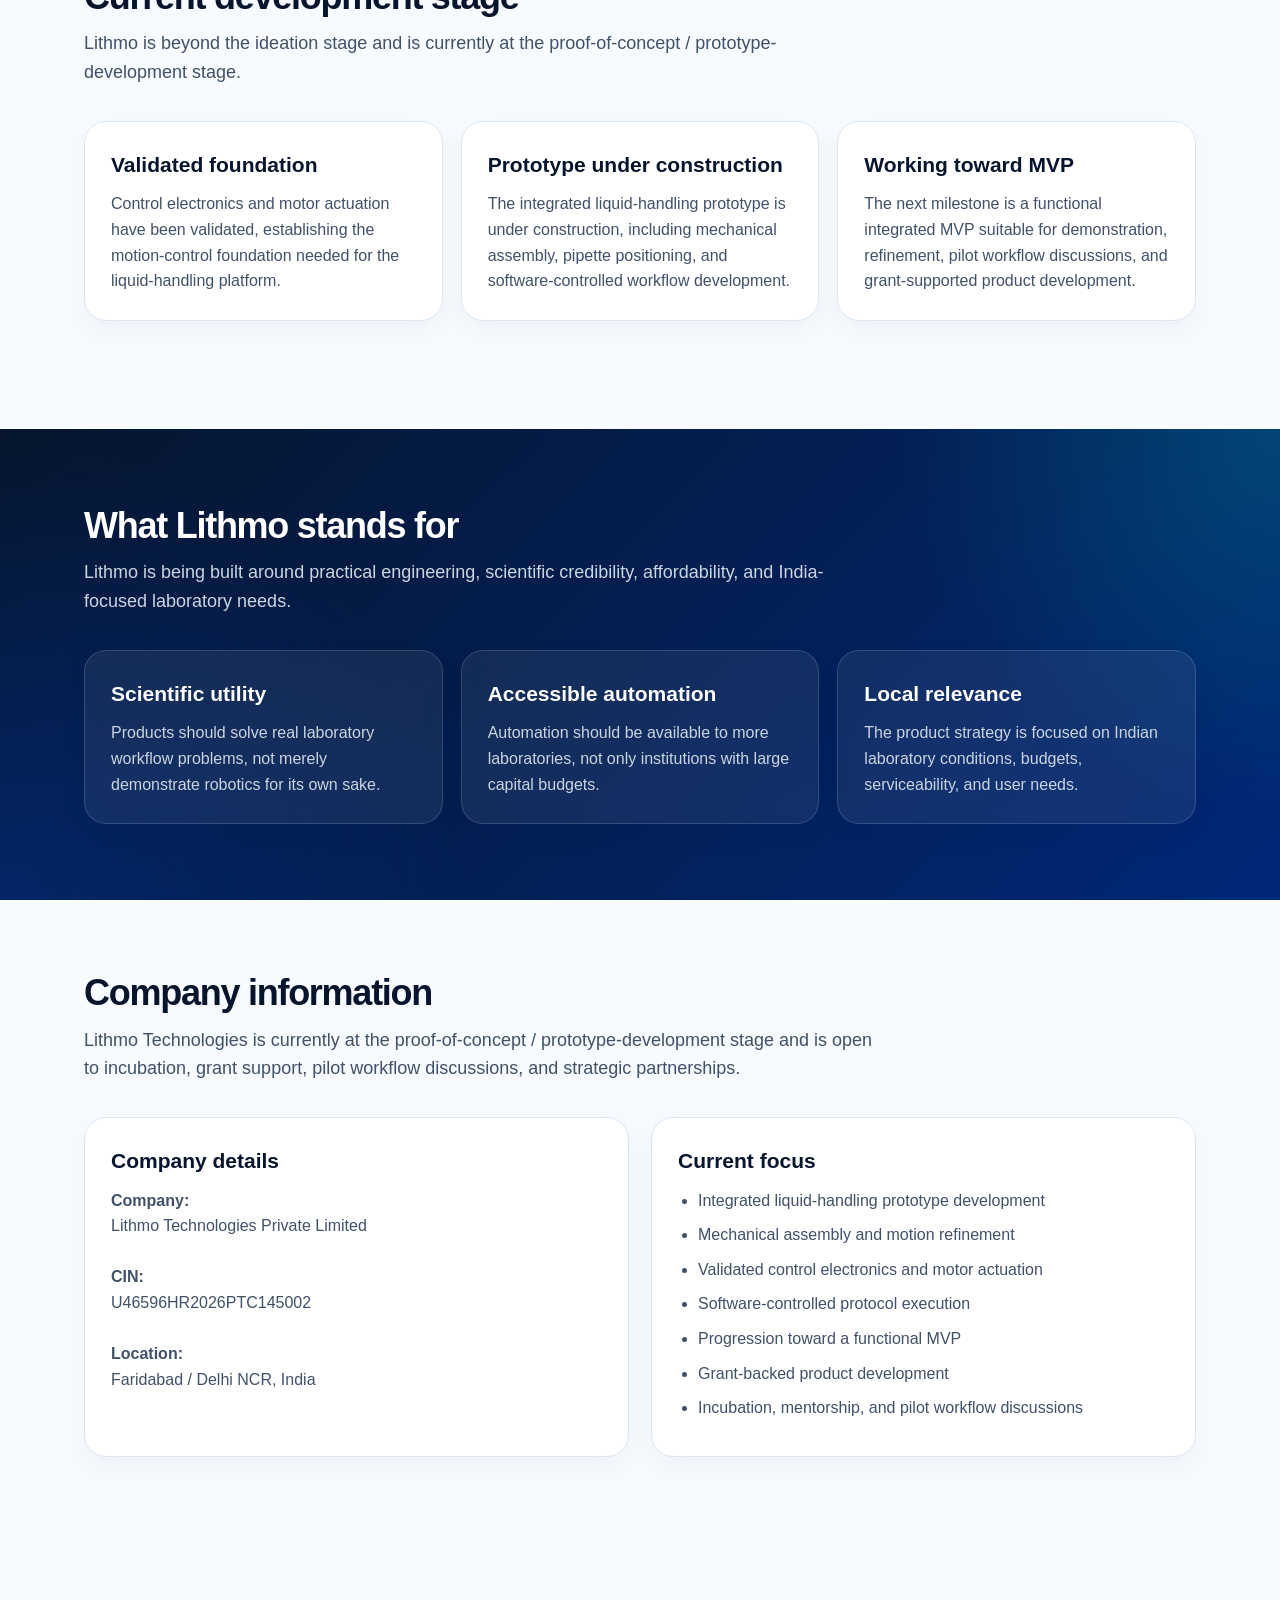
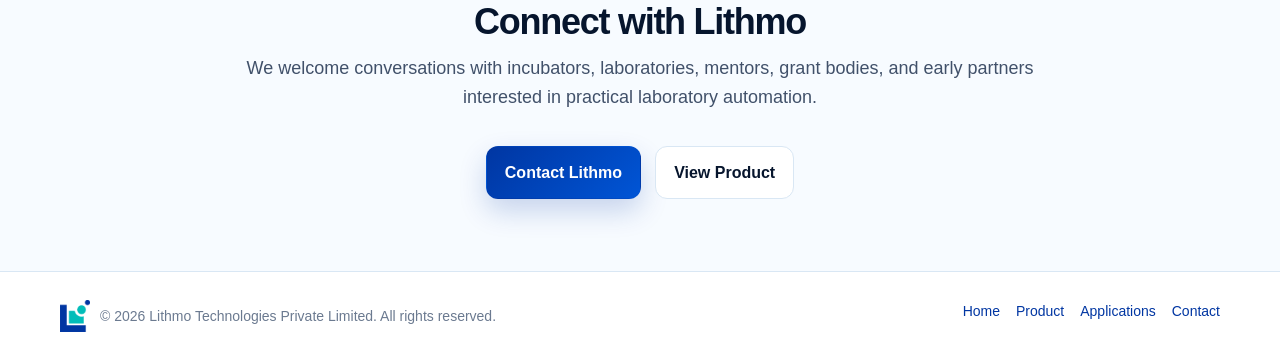
==== commit c160d9e3: "Update about page stage positioning" ====
--- a/about.html
+++ b/about.html
@@ -6,17 +6,21 @@
 
   <title>About | Lithmo Technologies Private Limited</title>
 
-  <meta name="description" content="Lithmo Technologies Private Limited is an Indian robotics and laboratory automation startup founded by Dr. Amit Bhardwaj." />
+  <meta
+    name="description"
+    content="Lithmo Technologies Private Limited is an Indian robotics and laboratory automation startup founded by Dr. Amit Bhardwaj, developing programmable liquid handling systems for Indian laboratories."
+  />
 
   <link rel="stylesheet" href="style.css" />
+  <link rel="icon" type="image/png" href="Lithmo-Logo-Icon-Final-File-01.png" />
 </head>
 
 <body>
   <header>
     <nav class="nav">
       <a class="brand" href="index.html" aria-label="Lithmo Technologies home">
-  <img src="Lithmo-Logo-Final-File-01.png" alt="Lithmo Technologies" class="brand-logo" />
-</a>
+        <img src="Lithmo-Logo-Final-File-01.png" alt="Lithmo Technologies" class="brand-logo" />
+      </a>
 
       <div class="nav-links">
         <a href="product.html">Product</a>
@@ -31,7 +35,9 @@
     <div class="page-hero">
       <div class="page-hero-inner">
         <div class="badge">About Lithmo</div>
+
         <h1>Building India-ready laboratory robotics for accessible automation.</h1>
+
         <p>
           Lithmo Technologies Private Limited is an Indian robotics and laboratory automation startup focused on developing programmable liquid handling systems for diagnostic, biotech, academic, and research laboratories.
         </p>
@@ -50,7 +56,7 @@
         <div class="card">
           <h3>Our vision</h3>
           <p>
-            To help build a stronger domestic scientific infrastructure by reducing dependence on expensive imported automation systems and enabling more laboratories to adopt robotics.
+            To help build stronger domestic scientific infrastructure by reducing dependence on expensive imported automation systems and enabling more laboratories to adopt practical robotics.
           </p>
         </div>
       </div>
@@ -67,11 +73,14 @@
       <div class="grid-2">
         <div class="card">
           <h3>Dr. Amit Bhardwaj</h3>
+
           <p>
             Founder / Director<br />
             PhD Biotechnology
           </p>
+
           <br />
+
           <p>
             Dr. Amit Bhardwaj is a biotechnology researcher and founder of Lithmo Technologies. His background spans biological research, laboratory workflows, computational biology, and automation-led product development.
           </p>
@@ -81,6 +90,38 @@
           <h3>Why Lithmo was started</h3>
           <p>
             Lithmo was started to address a practical gap in Indian laboratories: many labs need automation, but available systems are often expensive, imported, and not always accessible to smaller institutions, early-stage labs, and price-sensitive research environments.
+          </p>
+        </div>
+      </div>
+    </section>
+
+    <section>
+      <div class="section-title">
+        <h2>Current development stage</h2>
+        <p>
+          Lithmo is beyond the ideation stage and is currently at the proof-of-concept / prototype-development stage.
+        </p>
+      </div>
+
+      <div class="grid-3">
+        <div class="card">
+          <h3>Validated foundation</h3>
+          <p>
+            Control electronics and motor actuation have been validated, establishing the motion-control foundation needed for the liquid-handling platform.
+          </p>
+        </div>
+
+        <div class="card">
+          <h3>Prototype under construction</h3>
+          <p>
+            The integrated liquid-handling prototype is under construction, including mechanical assembly, pipette positioning, and software-controlled workflow development.
+          </p>
+        </div>
+
+        <div class="card">
+          <h3>Working toward MVP</h3>
+          <p>
+            The next milestone is a functional integrated MVP suitable for demonstration, refinement, pilot workflow discussions, and grant-supported product development.
           </p>
         </div>
       </div>
@@ -124,23 +165,28 @@
       <div class="section-title">
         <h2>Company information</h2>
         <p>
-          Lithmo Technologies is currently in MVP / prototype development and is open to incubation, grant support, pilot collaborations, and strategic partnerships.
+          Lithmo Technologies is currently at the proof-of-concept / prototype-development stage and is open to incubation, grant support, pilot workflow discussions, and strategic partnerships.
         </p>
       </div>
 
       <div class="grid-2">
         <div class="card">
           <h3>Company details</h3>
+
           <p>
             <strong>Company:</strong><br />
             Lithmo Technologies Private Limited
           </p>
+
           <br />
+
           <p>
             <strong>CIN:</strong><br />
             U46596HR2026PTC145002
           </p>
+
           <br />
+
           <p>
             <strong>Location:</strong><br />
             Faridabad / Delhi NCR, India
@@ -150,12 +196,13 @@
         <div class="card">
           <h3>Current focus</h3>
           <ul>
-            <li>MVP development</li>
-            <li>Prototype refinement</li>
+            <li>Integrated liquid-handling prototype development</li>
+            <li>Mechanical assembly and motion refinement</li>
+            <li>Validated control electronics and motor actuation</li>
             <li>Software-controlled protocol execution</li>
+            <li>Progression toward a functional MVP</li>
             <li>Grant-backed product development</li>
-            <li>Incubation and mentorship</li>
-            <li>Pilot collaboration discussions</li>
+            <li>Incubation, mentorship, and pilot workflow discussions</li>
           </ul>
         </div>
       </div>
@@ -165,7 +212,7 @@
       <div class="section-title center">
         <h2>Connect with Lithmo</h2>
         <p>
-          We welcome conversations with incubators, laboratories, mentors, grant bodies, and early partners interested in laboratory automation.
+          We welcome conversations with incubators, laboratories, mentors, grant bodies, and early partners interested in practical laboratory automation.
         </p>
       </div>
 
@@ -179,9 +226,9 @@
   <footer class="footer">
     <div class="footer-inner">
       <div class="footer-brand">
-  <img src="Lithmo-Logo-Icon-Final-File-01.png" alt="Lithmo emblem" class="footer-emblem" />
-  <span>© 2026 Lithmo Technologies Private Limited. All rights reserved.</span>
-</div>
+        <img src="Lithmo-Logo-Icon-Final-File-01.png" alt="Lithmo emblem" class="footer-emblem" />
+        <span>© 2026 Lithmo Technologies Private Limited. All rights reserved.</span>
+      </div>
 
       <div class="footer-links">
         <a href="index.html">Home</a>
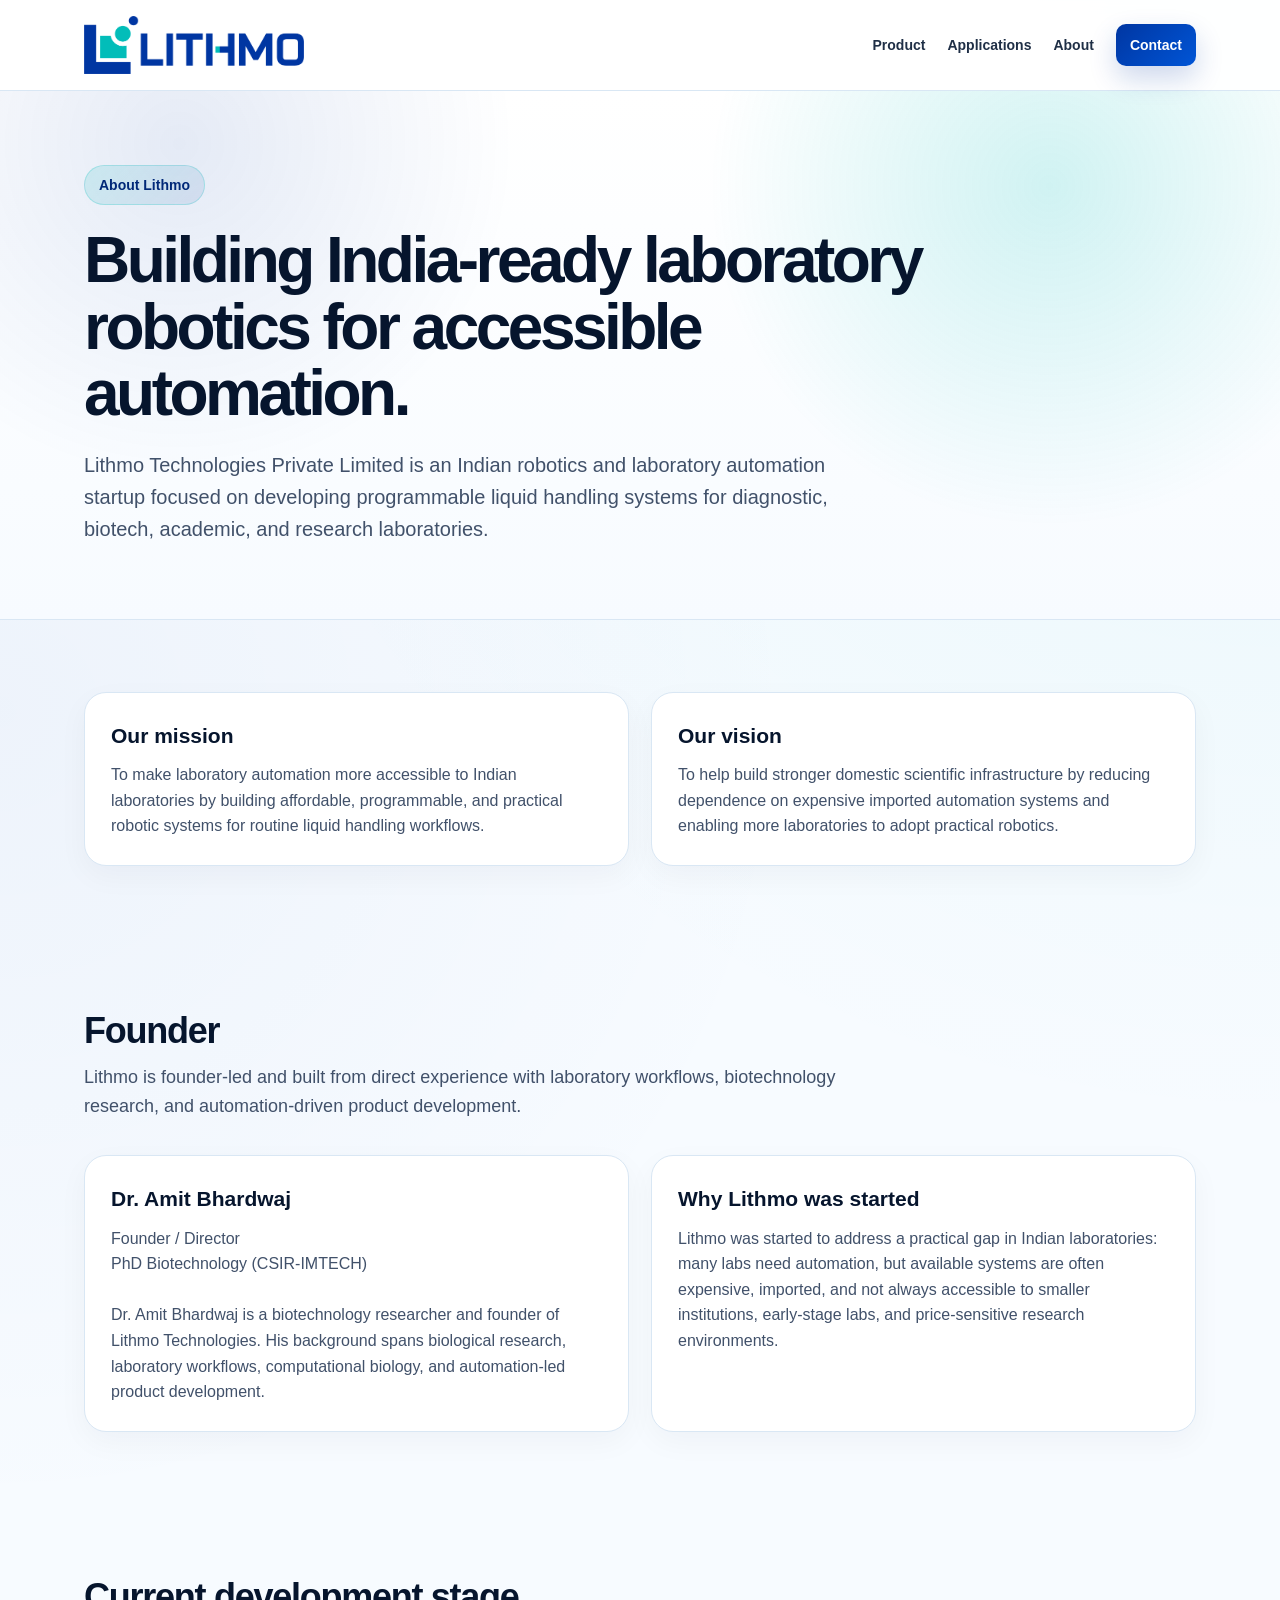
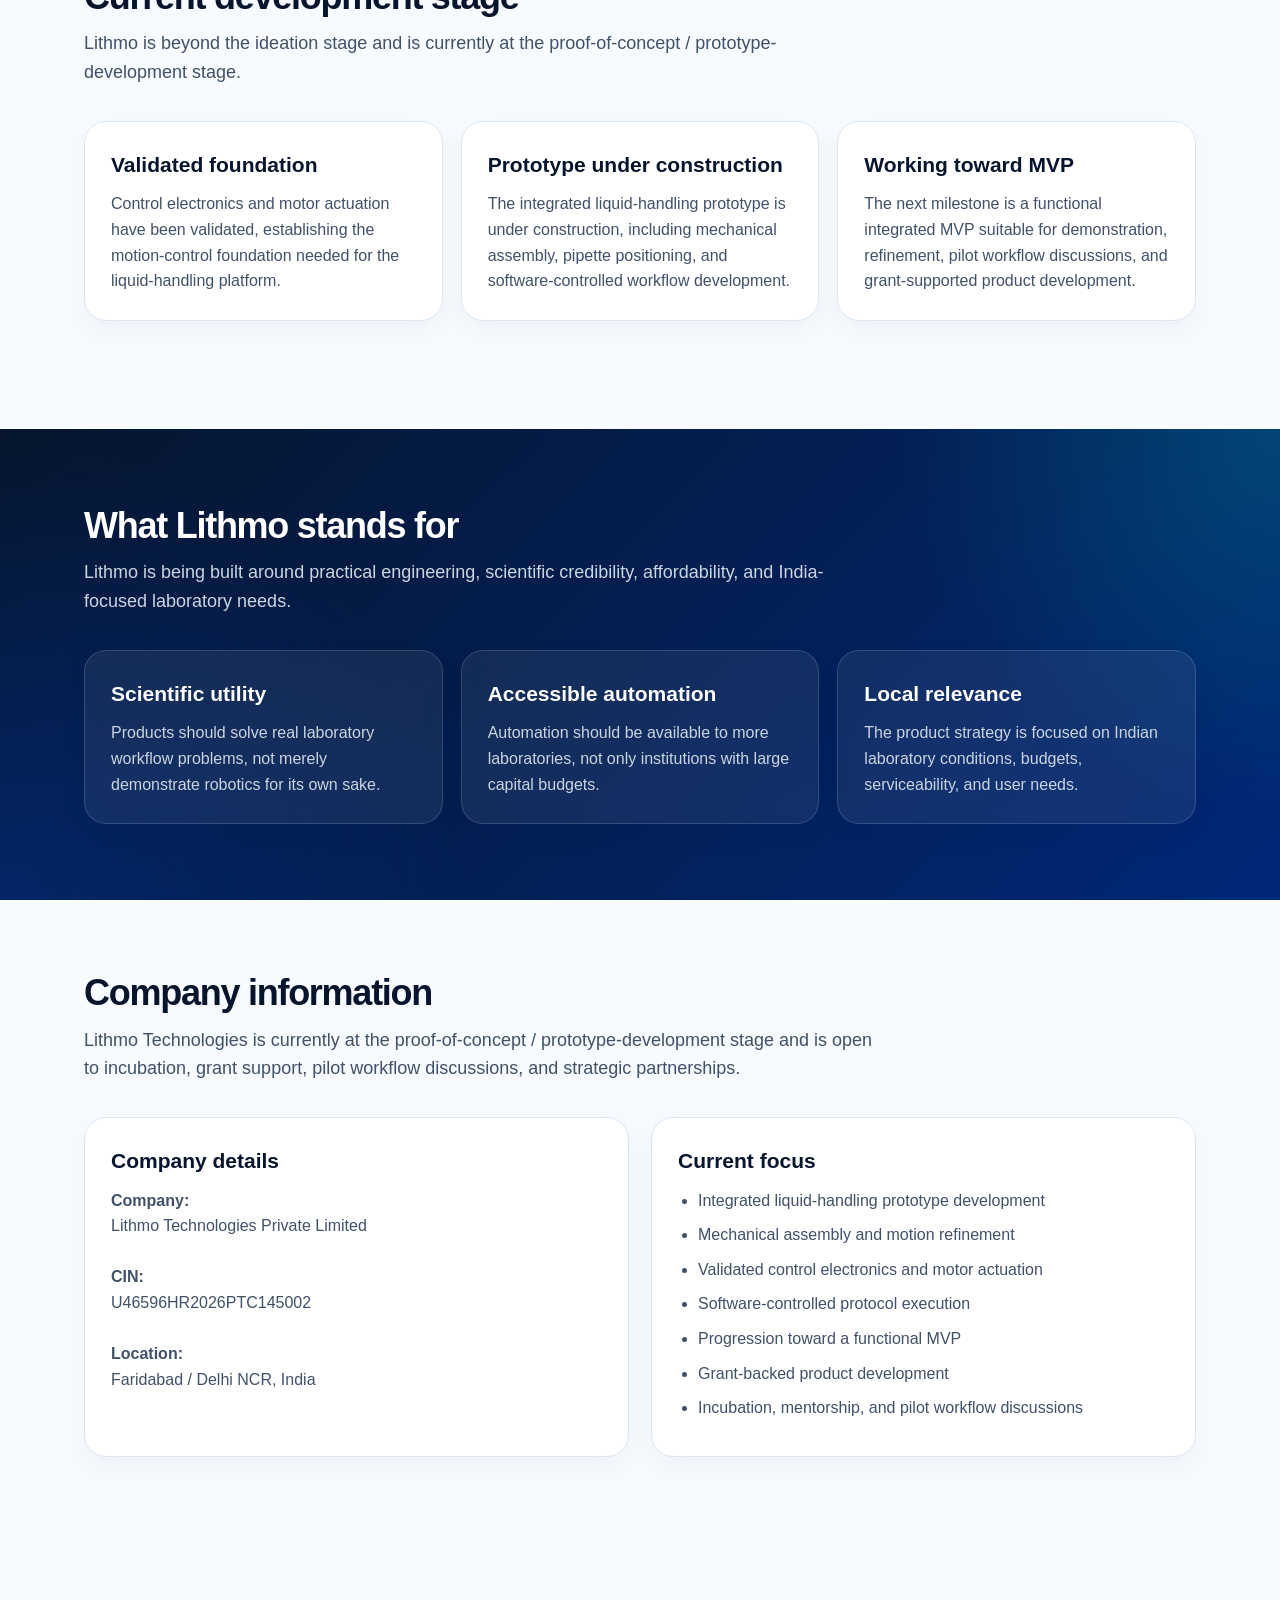
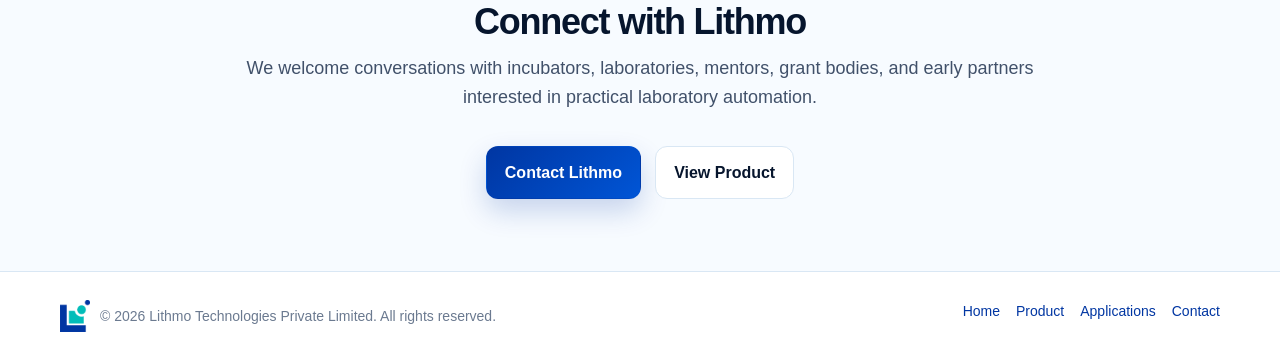
==== commit 5190f7b2: "updated education" ====
--- a/about.html
+++ b/about.html
@@ -76,7 +76,7 @@
 
           <p>
             Founder / Director<br />
-            PhD Biotechnology
+            PhD Biotechnology (CSIR-IMTECH)
           </p>
 
           <br />
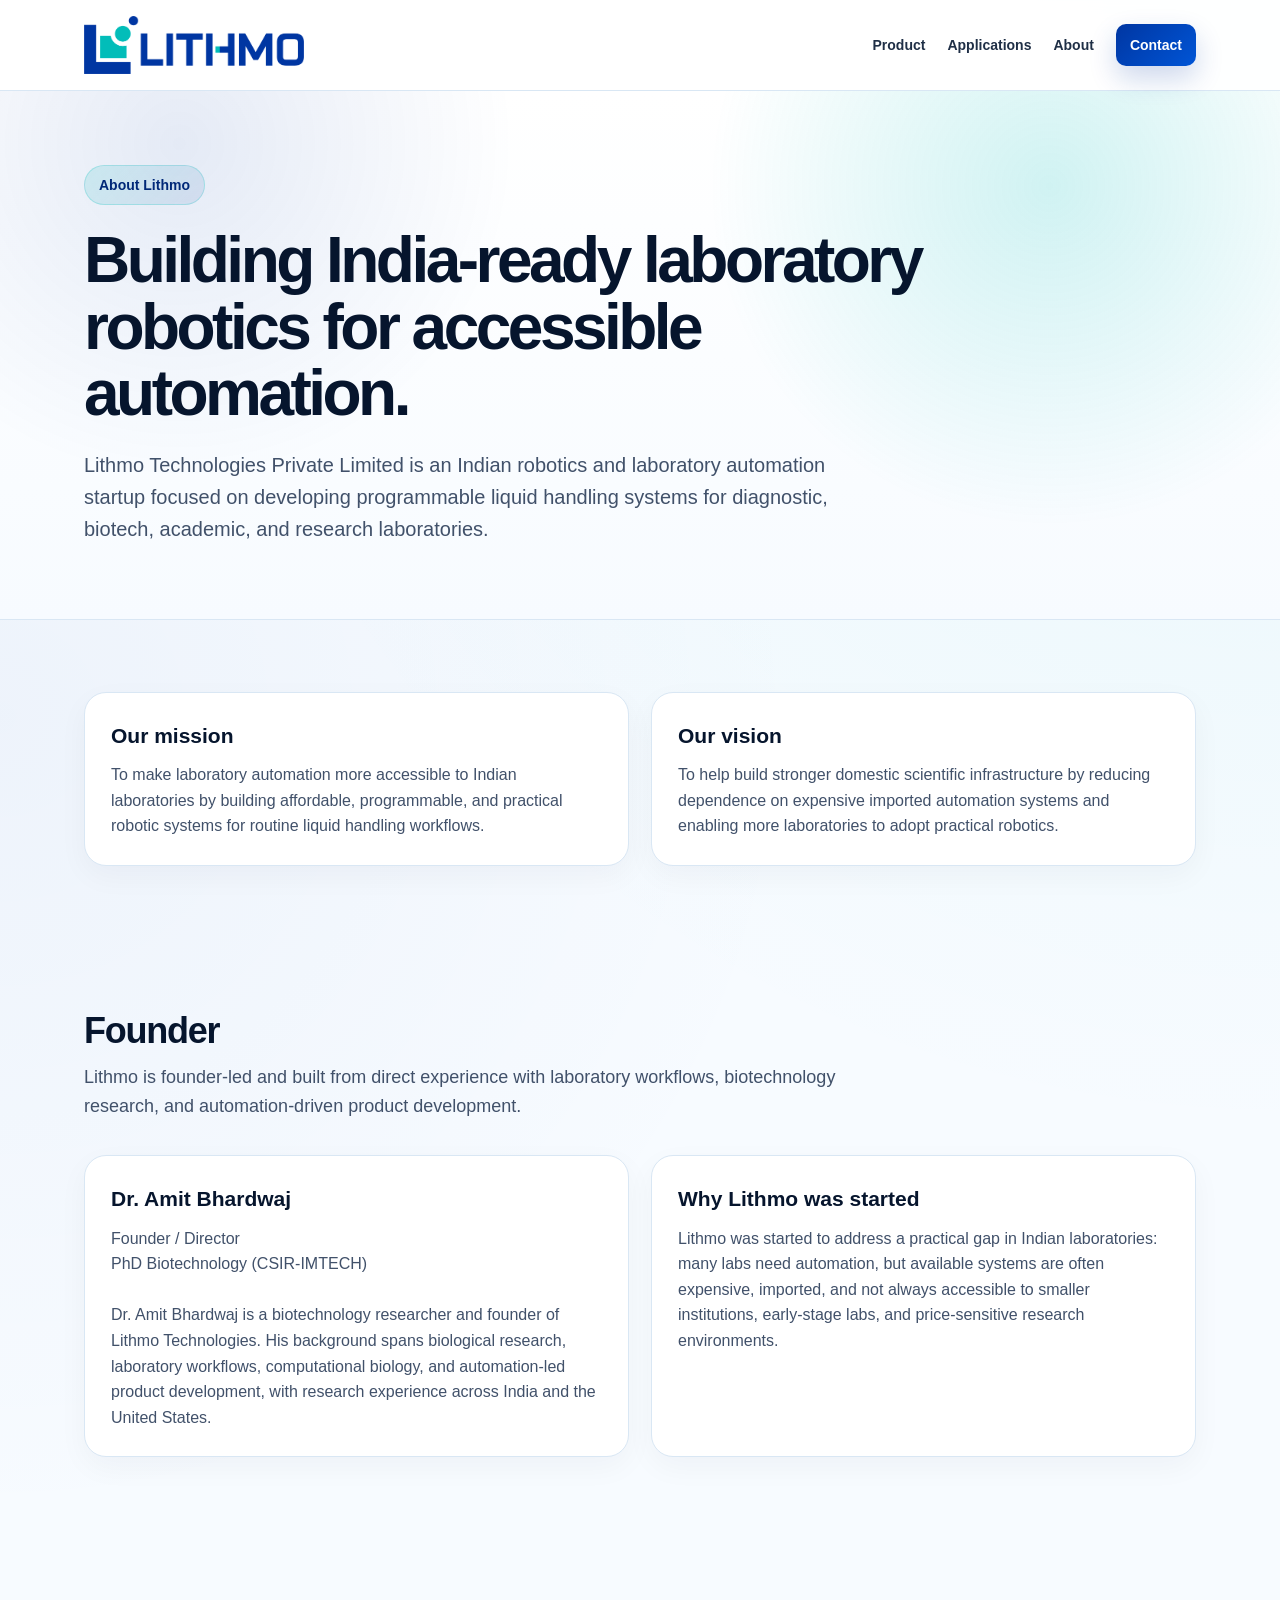
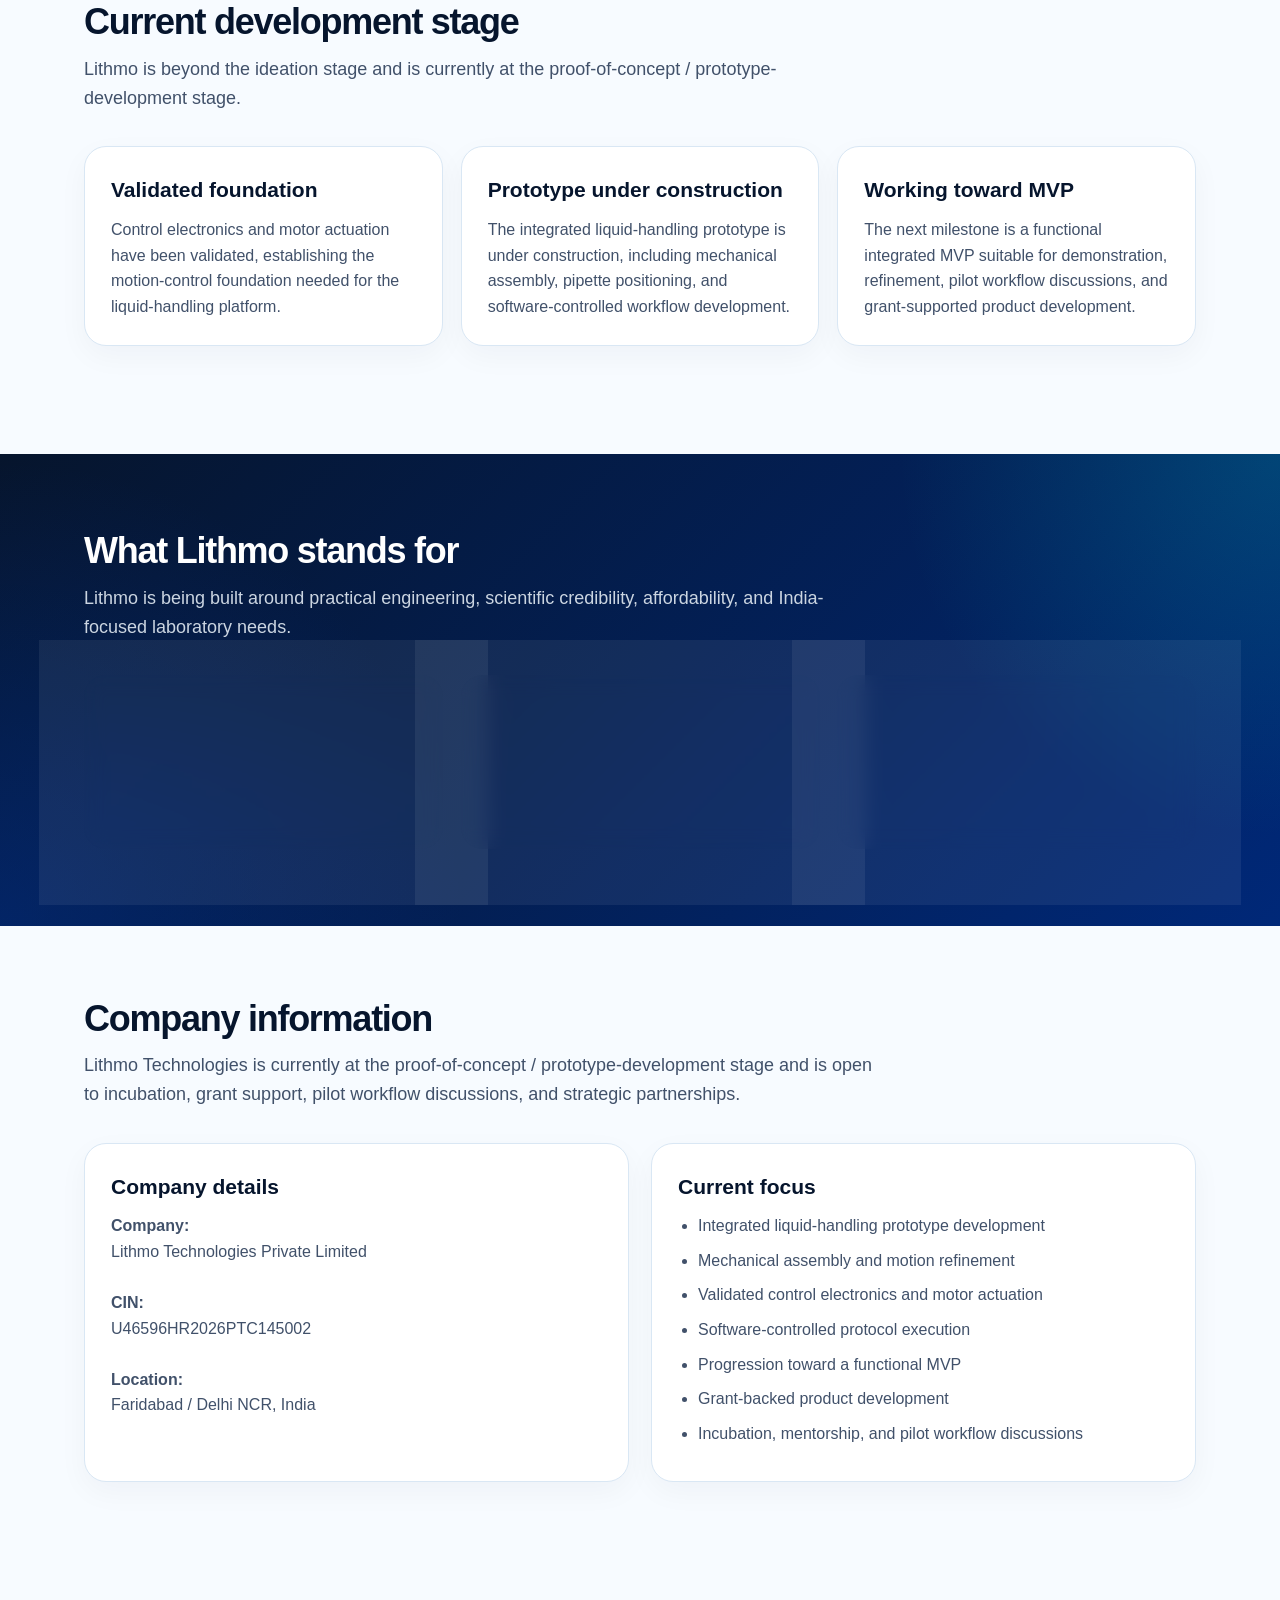
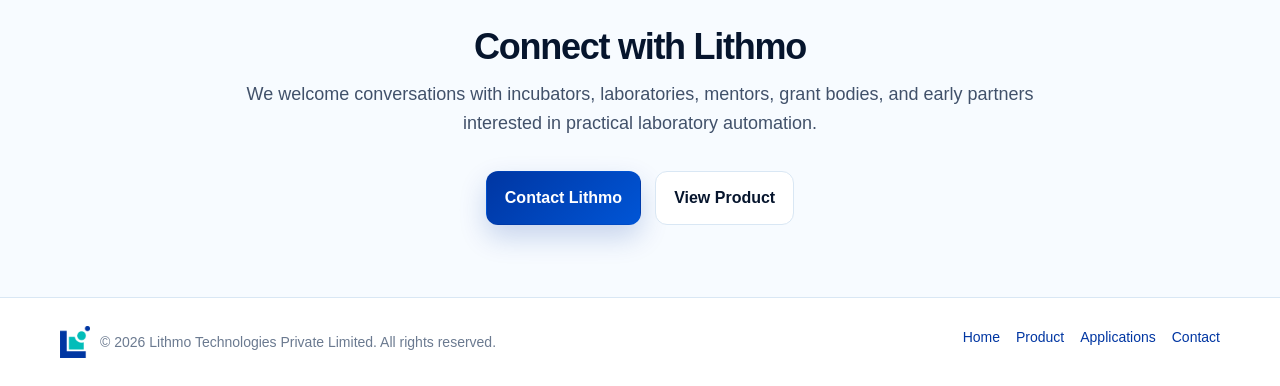
==== commit 7d6812f2: "Update about.html changed founder description." ====
--- a/about.html
+++ b/about.html
@@ -82,8 +82,8 @@
           <br />
 
           <p>
-            Dr. Amit Bhardwaj is a biotechnology researcher and founder of Lithmo Technologies. His background spans biological research, laboratory workflows, computational biology, and automation-led product development.
-          </p>
+  Dr. Amit Bhardwaj is a biotechnology researcher and founder of Lithmo Technologies. His background spans biological research, laboratory workflows, computational biology, and automation-led product development, with research experience across India and the United States.
+</p>
         </div>
 
         <div class="card">
